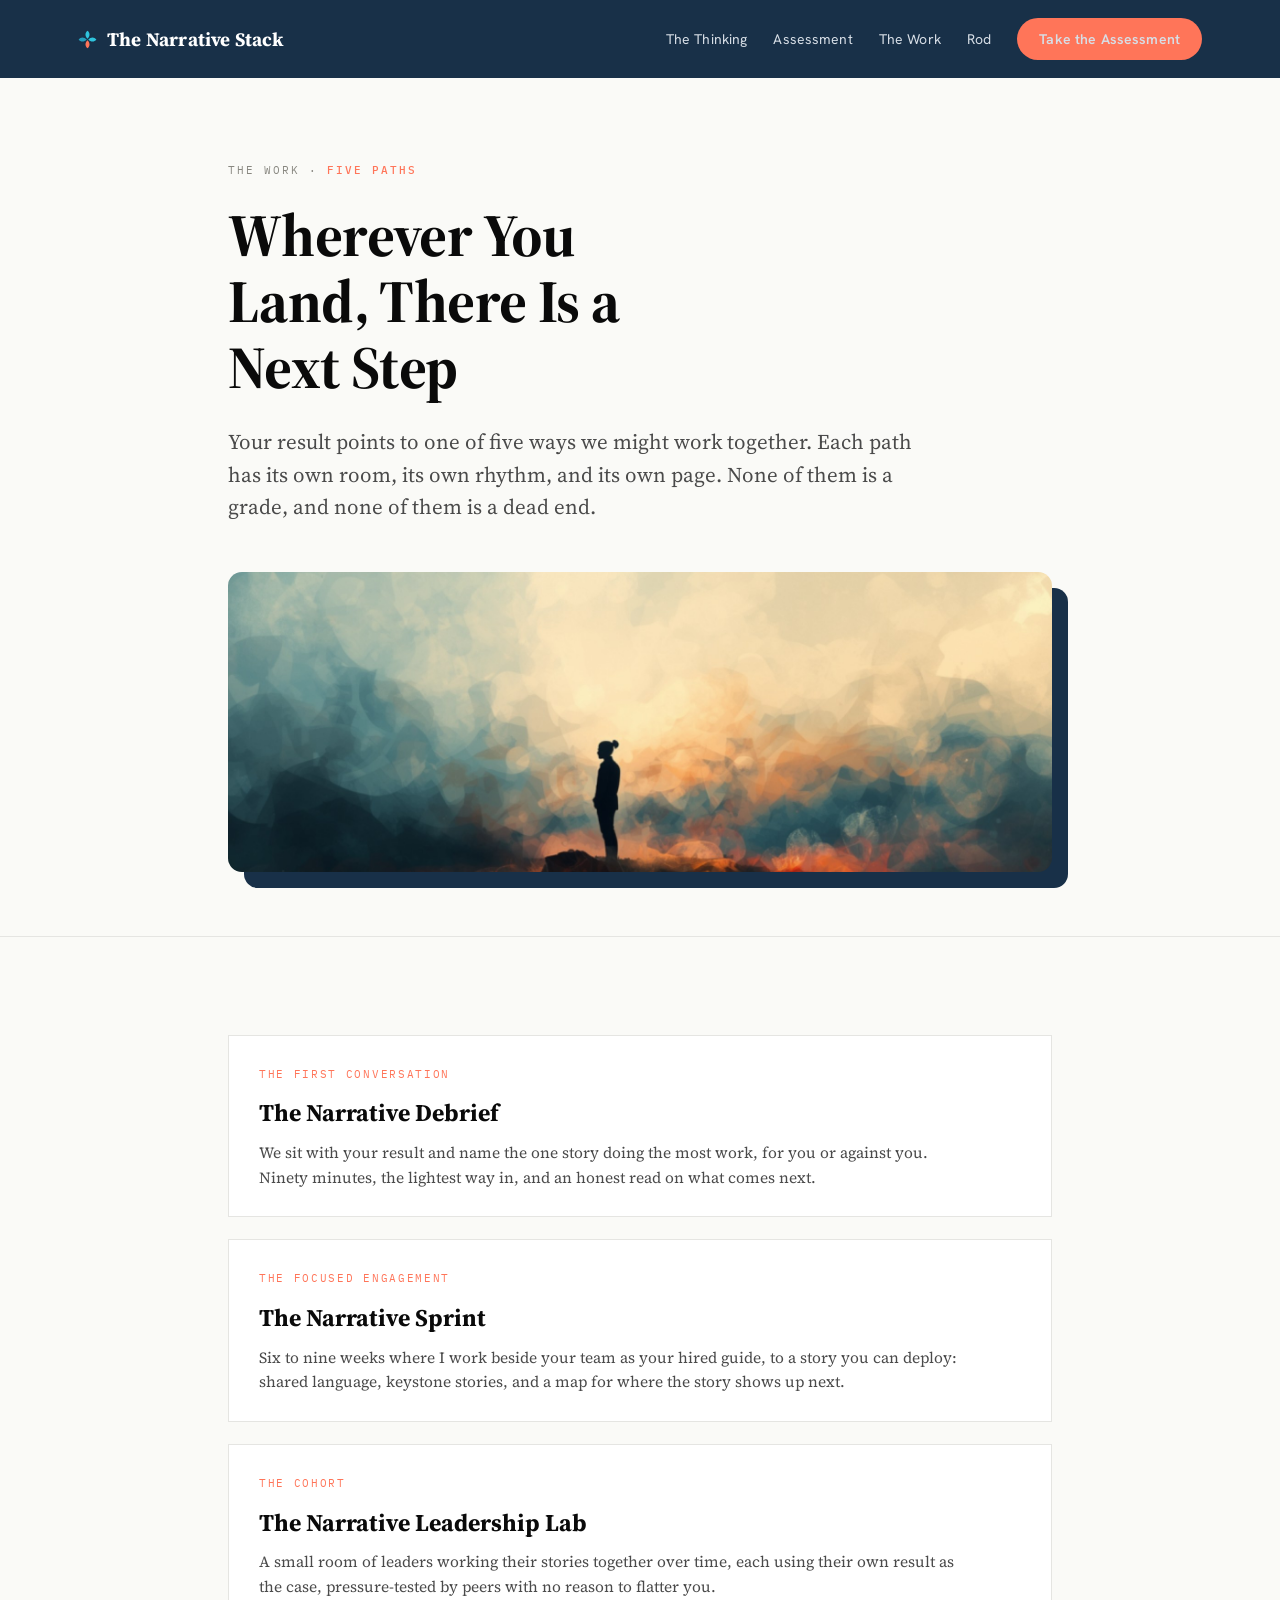
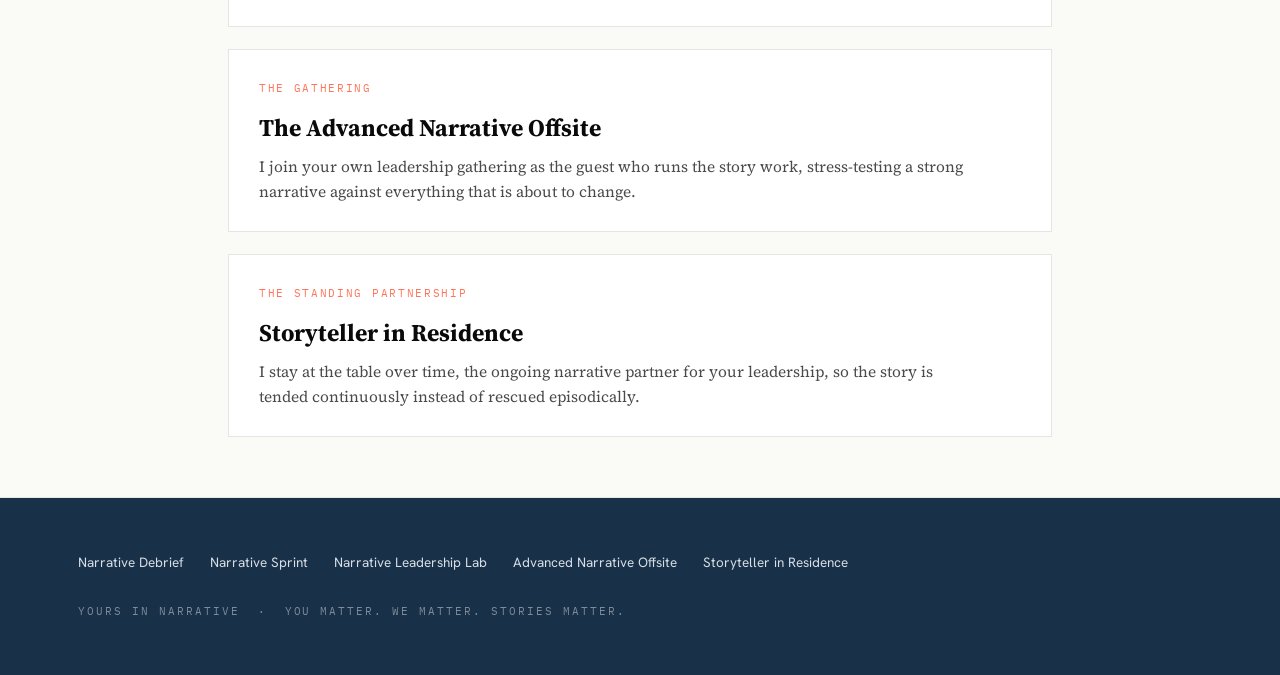
==== site/paths/index.html @ 5fd783f6 "Protect narrativestack.ai source Co-Authored-By: Claude Fable 5 <noreply@anthropic.com>" ====
<!DOCTYPE html>
<html lang="en">
<head>
<meta charset="UTF-8">
<meta name="viewport" content="width=device-width, initial-scale=1.0">
<meta name="robots" content="noindex, nofollow"><!-- Remove when a page goes public -->
<title>The Five Paths · The Narrative Stack</title>
<meta name="description" content="The five ways to work with Rod through the Narrative Stack, from the first conversation to Storyteller in Residence.">
<link rel="preconnect" href="https://fonts.googleapis.com">
<link href="https://fonts.googleapis.com/css2?family=Source+Serif+4:ital,opsz,wght@0,8..60,400;0,8..60,600;0,8..60,700;1,8..60,400;1,8..60,600&family=Hanken+Grotesk:wght@400;600;700&family=IBM+Plex+Mono:wght@400;500&display=swap" rel="stylesheet">
<style>
:root{
  --ns-dark-blue:#183048; --ns-azure:#2FC4DD; --ns-coral:#FF7559;
  --ns-paper:#FAFAF7; --ns-cream:#F4F2EC; --ns-ink:#0A0A0A;
  --ns-graphite:#4A4A4A; --ns-mute:#888780; --ns-fog:#E5E5E2; --ns-mist:#E8F7FA;
  --ns-serif:'Source Serif 4',Georgia,serif;
  --ns-sans:'Hanken Grotesk',system-ui,sans-serif;
  --ns-mono:'IBM Plex Mono',monospace;
}
*{margin:0;padding:0;box-sizing:border-box}
html{scroll-behavior:smooth}
body{background:var(--ns-paper);color:var(--ns-ink);font-family:var(--ns-serif);font-size:17px;line-height:1.6}
a{color:inherit}
.wrap{max-width:880px;margin:0 auto;padding:0 28px}

/* Header */
header{background:var(--ns-dark-blue);color:#fff}
.nav{max-width:1180px;margin:0 auto;padding:18px 28px;display:flex;align-items:center;gap:28px}
.mark{font-family:var(--ns-serif);font-weight:700;font-size:19px;letter-spacing:.01em;display:flex;align-items:center;gap:10px;text-decoration:none}
.mark svg{display:block}
.nav nav{margin-left:auto;display:flex;align-items:center;gap:26px}
.nav nav a{font-family:var(--ns-sans);font-size:14px;color:#D7DEE6;text-decoration:none;letter-spacing:.01em}
.nav nav a:hover{color:#fff}
.btn{font-family:var(--ns-sans);font-size:14px;font-weight:600;background:var(--ns-coral);color:#fff;border-radius:999px;padding:10px 22px;text-decoration:none;display:inline-block}
.btn:hover{filter:brightness(1.05)}
@media(max-width:760px){.nav nav a:not(.btn){display:none}}

/* Hero */
.hero{padding:84px 0 64px;border-bottom:1px solid var(--ns-fog)}
.hero .wrap{display:grid;grid-template-columns:minmax(0,1fr) 320px;gap:56px;align-items:center}
.hero-art{position:relative}
.hero-art img{display:block;width:100%;border-radius:14px;position:relative;z-index:1}
.hero-art::before{content:"";position:absolute;inset:18px -18px -18px 18px;background:var(--ns-dark-blue);border-radius:14px}
@media(max-width:820px){.hero .wrap{grid-template-columns:1fr}.hero-art{max-width:340px}}
.hero-band{margin-top:48px;position:relative}
.hero-band img{display:block;width:100%;max-height:300px;object-fit:cover;border-radius:14px;position:relative;z-index:1}
.hero-band::before{content:"";position:absolute;inset:16px -16px -16px 16px;background:var(--ns-dark-blue);border-radius:14px}
.eyebrow{font-family:var(--ns-mono);font-size:11px;letter-spacing:.18em;text-transform:uppercase;color:var(--ns-mute);margin-bottom:22px}
.eyebrow b{color:var(--ns-coral);font-weight:500}
h1{font-family:var(--ns-serif);font-weight:700;font-size:clamp(40px,6vw,60px);line-height:1.1;letter-spacing:-.01em;max-width:14ch}
.lede{margin-top:26px;font-size:21px;line-height:1.55;color:var(--ns-graphite);max-width:34em}

/* Sections */
section{padding:60px 0;border-bottom:1px solid var(--ns-fog)}
.label{font-family:var(--ns-mono);font-size:11px;letter-spacing:.18em;text-transform:uppercase;color:var(--ns-azure);margin-bottom:8px}
h2{font-family:var(--ns-serif);font-weight:700;font-size:30px;line-height:1.2;margin-bottom:22px;max-width:22ch}
section p{max-width:36em;margin-bottom:18px}
section p:last-child{margin-bottom:0}
.spine{display:grid;grid-template-columns:1fr 1fr 1fr;gap:1px;background:var(--ns-fog);border:1px solid var(--ns-fog);margin-top:34px}
.spine div{background:var(--ns-paper);padding:24px 22px}
.spine h3{font-family:var(--ns-sans);font-weight:700;font-size:13px;letter-spacing:.14em;text-transform:uppercase;margin-bottom:10px;color:var(--ns-dark-blue)}
.spine p{font-size:15px;color:var(--ns-graphite);line-height:1.55;margin:0}
@media(max-width:680px){.spine{grid-template-columns:1fr}}

/* Fit cards */
.fit{display:grid;grid-template-columns:1fr 1fr;gap:28px;margin-top:30px}
.fit article{border-top:2px solid var(--ns-dark-blue);padding-top:16px}
.fit h3{font-family:var(--ns-sans);font-weight:700;font-size:15px;margin-bottom:8px}
.fit p{font-size:15.5px;color:var(--ns-graphite);margin:0}
@media(max-width:680px){.fit{grid-template-columns:1fr}}

/* Pull quote */
.pull{background:var(--ns-dark-blue);color:#fff}
.pull .wrap{padding-top:72px;padding-bottom:72px}
.pull p.q{font-family:var(--ns-serif);font-style:italic;font-size:clamp(24px,3.4vw,32px);line-height:1.35;max-width:24em}
.pull .sig{margin-top:28px;font-family:var(--ns-mono);font-size:12px;letter-spacing:.16em;text-transform:uppercase;color:var(--ns-coral)}

/* Anchor pairing */
.anchor{background:var(--ns-cream)}
.anchor .pairing{display:flex;gap:34px;align-items:flex-start;margin-top:26px;flex-wrap:wrap}
.anchor .read,.anchor .do{flex:1 1 280px}
.anchor h3{font-family:var(--ns-sans);font-weight:700;font-size:14px;letter-spacing:.1em;text-transform:uppercase;margin-bottom:10px}
.anchor h3 span{color:var(--ns-coral)}
.anchor p{font-size:15.5px;color:var(--ns-graphite);margin:0}

/* CTA */
.cta{text-align:left;padding:72px 0}
.cta h2{margin-bottom:14px}
.cta p{margin-bottom:30px;color:var(--ns-graphite);max-width:34em}
.cta .row{display:flex;gap:18px;align-items:center;flex-wrap:wrap}
.ghost{font-family:var(--ns-sans);font-size:14px;font-weight:600;color:var(--ns-dark-blue);text-decoration:none;border-bottom:1px solid var(--ns-azure);padding-bottom:2px}

/* Footer */
footer{background:var(--ns-dark-blue);color:#AEB9C4;font-family:var(--ns-sans);font-size:13.5px}
footer .wrap{max-width:1180px;padding-top:54px;padding-bottom:54px}
.paths{display:flex;gap:8px 26px;flex-wrap:wrap;margin-bottom:30px}
.paths a{color:#D7DEE6;text-decoration:none}
.paths a:hover{color:#fff}
.paths a.here{color:var(--ns-coral)}
footer .close{font-family:var(--ns-mono);font-size:11px;letter-spacing:.18em;text-transform:uppercase;color:#7E8B98}

/* Hub */
.hub-grid{display:grid;gap:22px;margin-top:38px}
.hub-card{border:1px solid var(--ns-fog);background:#fff;padding:30px 30px 26px;text-decoration:none;display:block;transition:border-color .15s}
.hub-card:hover{border-color:var(--ns-azure)}
.hub-card h3{font-family:var(--ns-serif);font-weight:700;font-size:24px;margin-bottom:8px}
.hub-card .tag{font-family:var(--ns-mono);font-size:10.5px;letter-spacing:.16em;text-transform:uppercase;color:var(--ns-coral);margin-bottom:12px}
.hub-card p{font-size:15.5px;color:var(--ns-graphite);max-width:46em}
.note{border:1px dashed var(--ns-mute);background:var(--ns-mist);padding:22px 24px;margin-top:46px;font-family:var(--ns-sans);font-size:13.5px;color:var(--ns-graphite)}
.note b{color:var(--ns-dark-blue)}
</style>
</head>
<body>
<header>
  <div class="nav">
    <a class="mark" href="https://narrativestack.ai" style="color:#fff"><svg width="19" height="19" viewBox="0 0 24 24" fill="none">
<path d="M12 11 C8.6 7.8, 8.6 3.4, 12 0.8 C15.4 3.4, 15.4 7.8, 12 11 Z" fill="#2FC4DD"/>
<path d="M11 12 C7.8 8.6, 3.4 8.6, 0.8 12 C3.4 15.4, 7.8 15.4, 11 12 Z" fill="#249EBD"/>
<path d="M13 12 C16.2 8.6, 20.6 8.6, 23.2 12 C20.6 15.4, 16.2 15.4, 13 12 Z" fill="#2FC4DD"/>
<path d="M12 13 C8.6 16.2, 8.6 20.6, 12 23.2 C15.4 20.6, 15.4 16.2, 12 13 Z" fill="#FF7559"/>
</svg> The Narrative Stack</a>
    <nav>
      <a href="https://narrativestack.ai/#thinking">The Thinking</a>
      <a href="https://narrativestack.ai/#assessment">Assessment</a>
      <a href="https://narrativestack.ai/#work">The Work</a>
      <a href="https://narrativestack.ai/#rod">Rod</a>
      <a class="btn" href="https://narrativestack.ai/#assessment">Take the Assessment</a>
    </nav>
  </div>
</header>

<main>
  <div class="hero"><div class="wrap" style="display:block">
    <div class="eyebrow">THE WORK · <b>FIVE PATHS</b></div>
    <h1>Wherever You Land, There Is a Next Step</h1>
    <p class="lede">Your result points to one of five ways we might work together. Each path has its own room, its own rhythm, and its own page. None of them is a grade, and none of them is a dead end.</p>
    <div class="hero-band"><img src="assets/hub-horizon.jpg" alt="A figure standing before a wide, brightening horizon"></div>
  </div></div>
  <section><div class="wrap">
    <div class="hub-grid">
    <a class="hub-card" href="narrative-debrief.html"><div class="tag">The First Conversation</div><h3>The Narrative Debrief</h3><p>We sit with your result and name the one story doing the most work, for you or against you. Ninety minutes, the lightest way in, and an honest read on what comes next.</p></a>
<a class="hub-card" href="narrative-sprint.html"><div class="tag">The Focused Engagement</div><h3>The Narrative Sprint</h3><p>Six to nine weeks where I work beside your team as your hired guide, to a story you can deploy: shared language, keystone stories, and a map for where the story shows up next.</p></a>
<a class="hub-card" href="narrative-leadership-lab.html"><div class="tag">The Cohort</div><h3>The Narrative Leadership Lab</h3><p>A small room of leaders working their stories together over time, each using their own result as the case, pressure-tested by peers with no reason to flatter you.</p></a>
<a class="hub-card" href="advanced-narrative-offsite.html"><div class="tag">The Gathering</div><h3>The Advanced Narrative Offsite</h3><p>I join your own leadership gathering as the guest who runs the story work, stress-testing a strong narrative against everything that is about to change.</p></a>
<a class="hub-card" href="storyteller-in-residence.html"><div class="tag">The Standing Partnership</div><h3>Storyteller in Residence</h3><p>I stay at the table over time, the ongoing narrative partner for your leadership, so the story is tended continuously instead of rescued episodically.</p></a>

    </div>
  </div></section>
</main>

<footer>
  <div class="wrap">
    <div class="paths">
      <a href="narrative-debrief.html">Narrative Debrief</a>
      <a href="narrative-sprint.html">Narrative Sprint</a>
      <a href="narrative-leadership-lab.html">Narrative Leadership Lab</a>
      <a href="advanced-narrative-offsite.html">Advanced Narrative Offsite</a>
      <a href="storyteller-in-residence.html">Storyteller in Residence</a>
    </div>
    <div class="close">Yours in Narrative &nbsp;·&nbsp; You Matter. We Matter. Stories Matter.</div>
  </div>
</footer>
</body>
</html>
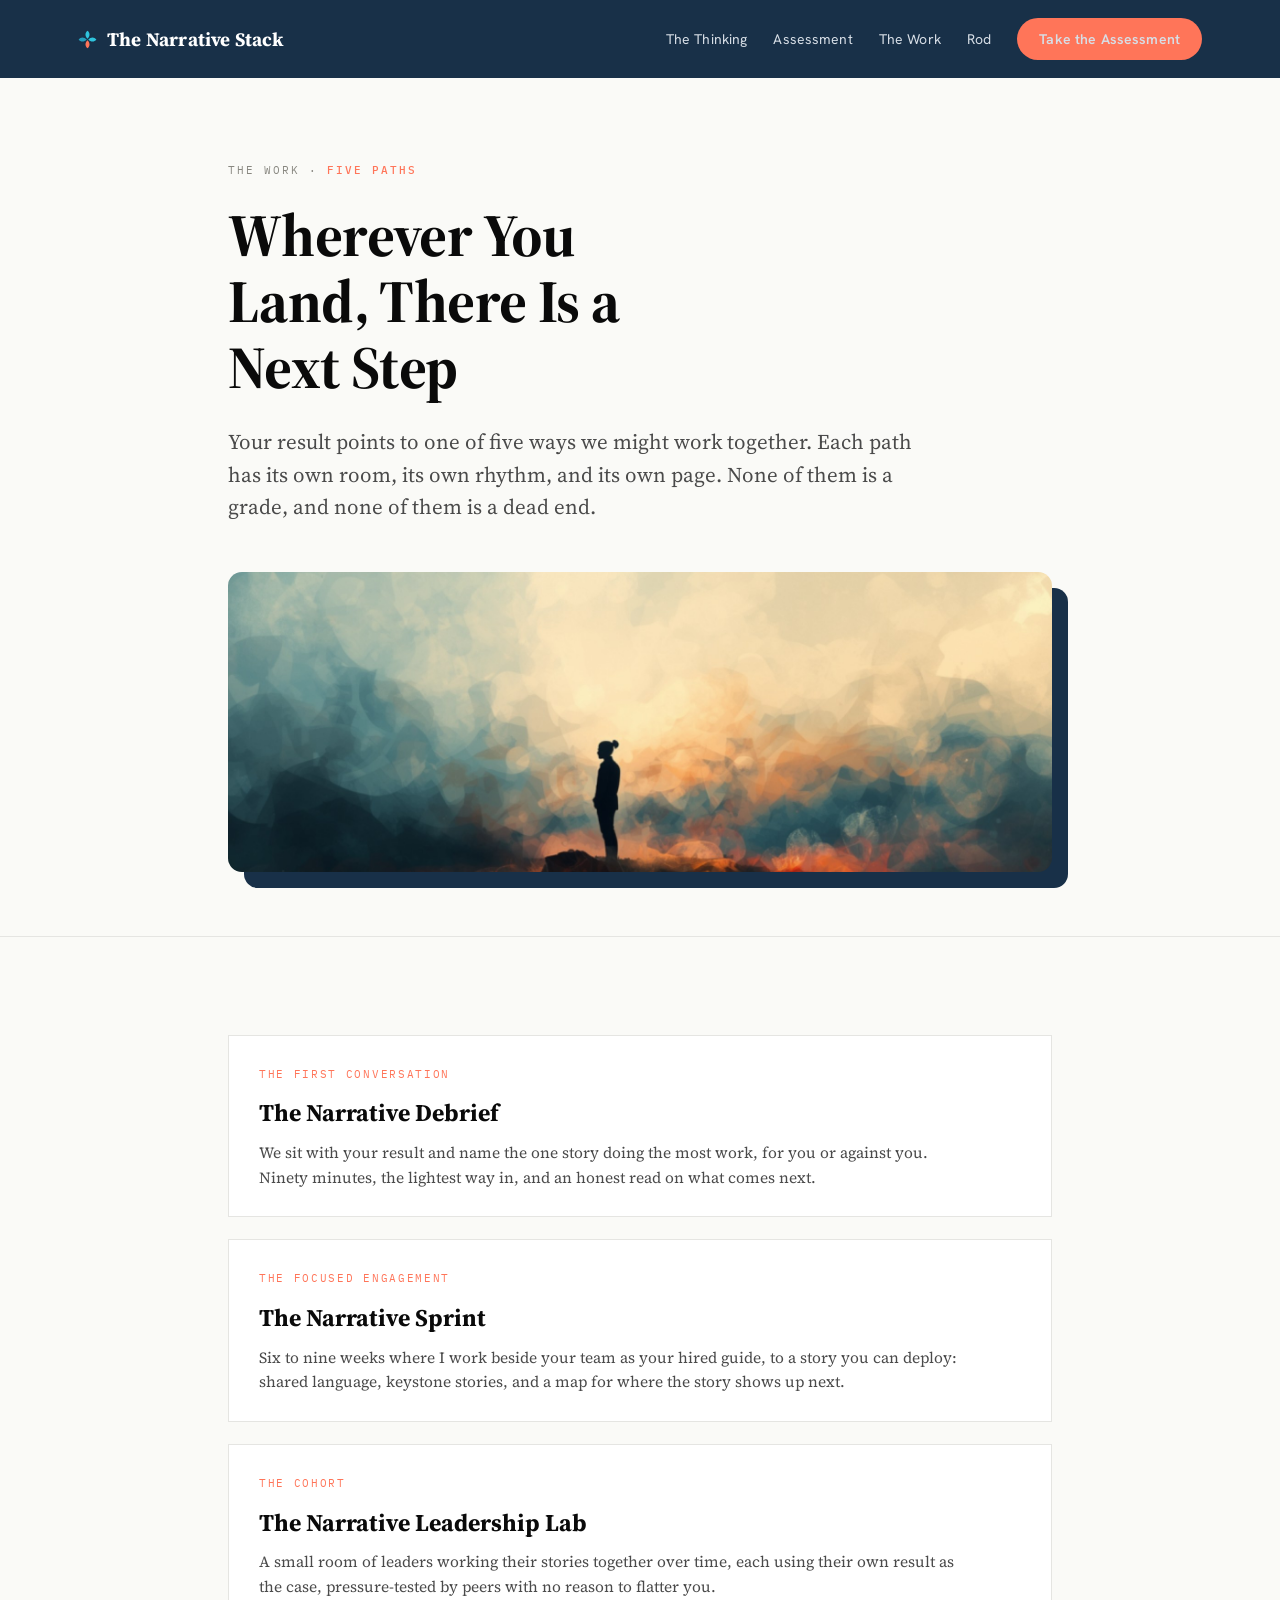
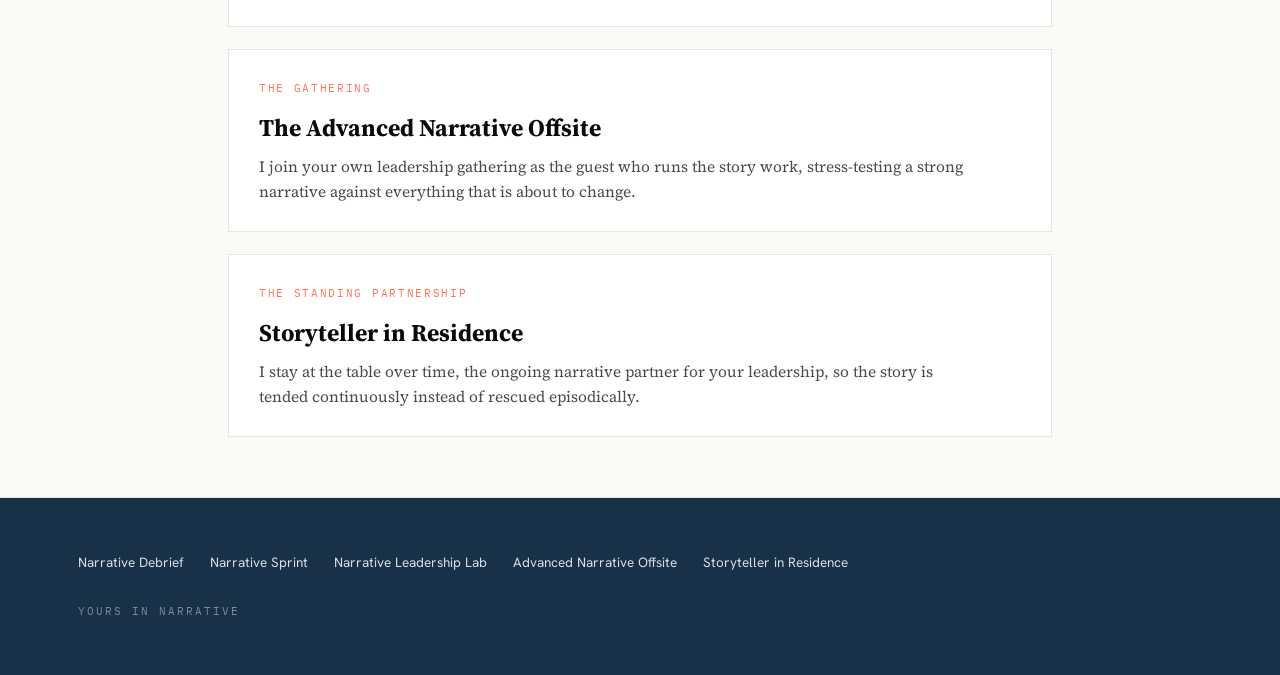
==== commit 8845dc4a: "Quick Check: self/org fork, Kit wiring via Netlify Function, retire Kajabi + tagline - New intent sc" ====
--- a/site/paths/index.html
+++ b/site/paths/index.html
@@ -157,7 +157,7 @@
       <a href="advanced-narrative-offsite.html">Advanced Narrative Offsite</a>
       <a href="storyteller-in-residence.html">Storyteller in Residence</a>
     </div>
-    <div class="close">Yours in Narrative &nbsp;·&nbsp; You Matter. We Matter. Stories Matter.</div>
+    <div class="close">Yours in Narrative</div>
   </div>
 </footer>
 </body>
